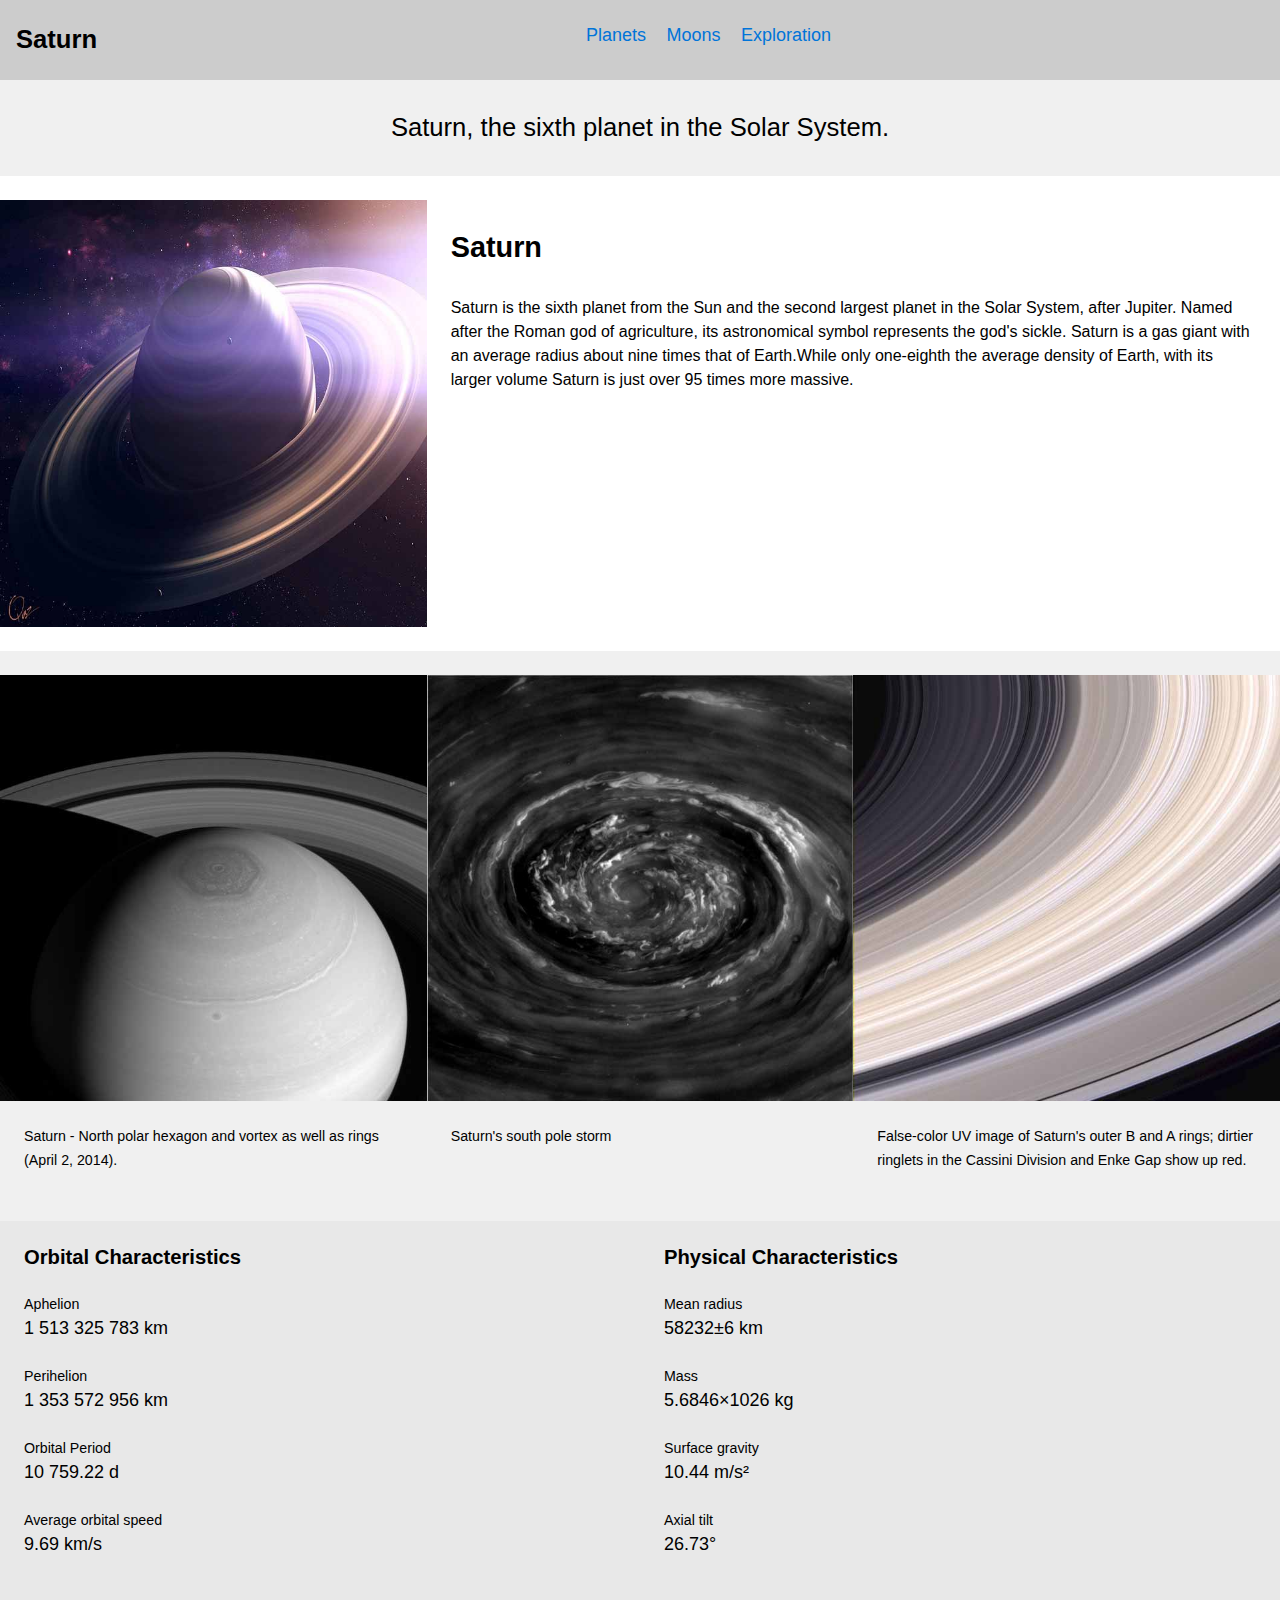
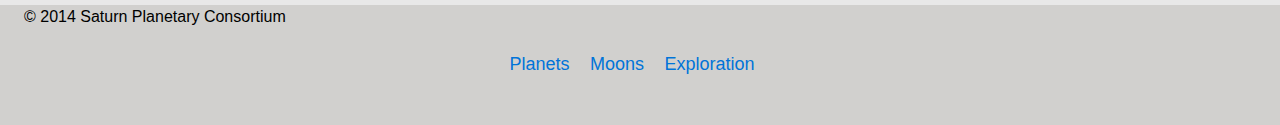
==== index.html @ c69081ec "bottom navigation" ====
<!DOCTYPE html>
<html lang="en-ca">
<head>
  <meta charset="utf-8">
    <title></title>
  <meta name="viewport" content="width=device-width,initial-scale=1">
  <link href="css/main.css" rel="stylesheet">
  <link href="css/grid.css" rel="stylesheet">
  <link href="css/typography.css" rel="stylesheet">
</head>
<body>
<div class="top-bar">
    <h1 class="title peta">Saturn</h1>
        <nav>
            <ul class="nav">
                <li class="mega"><a href="index.html">Planets</a></li>
                <li class="mega"><a href="moons.html">Moons</a></li>
                <li class="mega"><a href="exploration.html">Exploration</a></li>
            </ul>
        </nav>  
</div>
        <div class="intro push pad-top">   
            <p class="peta">Saturn, the sixth planet in the Solar System.</p>
        </div>
    
<div class="grid">
    <div class="unit pad-bottom unit-xs-1 unit-s-1 unit-m-1-2 unit-l-1-3">
        <img src="images/Saturn3.jpg" alt="Saturn">
    </div>

    <div class="unit island unit-xs-1 unit-s-1 unit-m-1-2 unit-l-2-3">
        <h2 class="exa">Saturn</h2>

        <p>Saturn is the sixth planet from the Sun and the second largest planet in the Solar System, after Jupiter. Named after the Roman god of agriculture, its astronomical symbol represents the god's sickle. Saturn is a gas giant with an average radius about nine times that of Earth.While only one-eighth the average density of Earth, with its larger volume Saturn is just over 95 times more massive.</p>
    </div>
</div>

<div class="grid pad-top">
    <div class="unit unit-xs-1 unit-s-1 unit-m-1-3 unit-l-1-3">
        <figure>
            <img src="images/northpolar1.jpg" alt="">
             <figcaption class="milli island">Saturn - North polar hexagon and vortex as well as rings (April 2, 2014).</figcaption>
        </figure>
    </div>
    
    <div class="unit unit-xs-1 unit-s-1-2 unit-m-1-3 unit-l-1-3">
        <figure>
            <img src="images/saturnsouthpolestorm.jpg" alt="">
            <figcaption class="milli island">Saturn's south pole storm</figcaption>
        </figure>
    </div>
    
    <div class="unit unit-xs-1 unit-s-1-2 unit-m-1-3 unit-l-1-3">
        <figure>
            <img src="images/saturnsrings1.jpg" alt="">
            <figcaption class="milli island">False-color UV image of Saturn's outer B and A rings; dirtier ringlets in the Cassini Division and Enke Gap show up red.</figcaption>
        </figure>
    </div>
</div>

<div class="grid backcolor">
    <div class="unit island unit-xs-1 unit-s-1 unit-m-1-2 unit-l-1-2">
        <h2 class="giga">Orbital Characteristics</h2>
    
            <dl>
                <dt class="milli">Aphelion</dt>
                <dd class="mega">1 513 325 783 km</dd>

                <dt class="milli">Perihelion</dt>
                <dd class="mega">1 353 572 956 km</dd>

                <dt class="milli">Orbital Period</dt>
                <dd class="mega">10 759.22 d</dd>

                <dt class="milli">Average orbital speed</dt>
                <dd class="mega">9.69 km/s</dd>
            </dl>
        </div>
        
        <div class="unit island unit-xs-1 unit-s-1 unit-m-1-2 unit-l-1-2">
         <h2 class="giga">Physical Characteristics</h2>
        
            <dl>
                <dt class="milli">Mean radius</dt>
                <dd class="mega">58232±6 km</dd>

                <dt class="milli">Mass</dt>
                <dd class="mega">5.6846×1026 kg</dd>

                <dt class="milli">Surface gravity</dt>
                <dd class="mega">10.44 m/s²</dd>

                <dt class="milli">Axial tilt</dt>
                <dd class="mega">26.73°</dd>
            </dl>
        </div>
    </div>

<footer>
    <div class="background pad-bottom-half">
    <p class="credit push-0 gutter">© 2014 Saturn Planetary Consortium</p>
        <nav>
            <ul class="nav gutter">
                <li class="mega pad-bottom-half"><a href="index.html">Planets</a></li>
                <li class="mega pad-bottom-half"><a href="moons.html">Moons</a></li>
                <li class="mega pad-bottom-half"><a href="exploration.html">Exploration</a></li>
            </ul>
        </nav>
    </div>
</footer>

    
</body>
</html>
---- css/main.css ----
@-moz-viewport { width: device-width; scale: 1; }
@-ms-viewport { width: device-width; scale: 1; }
@-o-viewport { width: device-width; scale: 1; }
@-webkit-viewport { width: device-width; scale: 1; }
@viewport { width: device-width; scale: 1; }

html {
  margin: 0;
  padding: 0;
  box-sizing: border-box;

  font: normal 100%/1.5 sans-serif;
  -moz-text-size-adjust: 100%;
  -ms-text-size-adjust: 100%;
  -webkit-text-size-adjust: 100%;
  text-size-adjust: 100%;
}

*, *:before, *:after {
  box-sizing: inherit;
}
    
body {
  margin: 0;
  padding: 0;
}

img {
  display: block;
  width: 100%;
}

.gutter {
    padding-left: 1em;
    padding-right: 1em;
}

figure {
  margin: 0;
  position: relative;
  bottom: 0;
  padding: 0;
  width: 100%;
}

figcaption {
    text-align: left;
    width: 100%;
    font-size: .9rem;
}

.title {
    background-color: #ccc;
    margin: 1rem;
    text-align: center;
    text-decoration: none;
}

h1 {
    text-decoration: none;
    float: center;
    text-align: center;
}

.background {
    background-color: #ccc;
}

.intro {
    background-color: #e2e2e2;
    overflow: hidden;
    text-align: center;
}

h2 {
    text-decoration: none;
}
    
.nav {
    list-style-type: none;
    margin-top: 1.5rem;
    margin-bottom: none;
}

.nav-bottom {
    float: center;
}

.top-bar {
    background-color: #ccc;
    overflow: hidden;
}

a:link, a:visited, a:hover {
    text-decoration: none;
    color: black;
}

.background {
     background-color: #D1D0CE;
}

.backcolor {
    background-color: #E8E8E8;
}

.nav a {
    display: block;
    padding: 0;
    text-decoration: none;
    color: #0074D9;
}

nav ul li a:hover {
    color: white;
    background-color: #0066CC;
}

nav ul li {
    display: inline;
    margin-right: 1rem;
}

.pad-top {
    background-color: #F0F0F0;
}

.margin {
    margin-top: 1rem;
}

@media only screen and (min-width: 30em) {
    
    .nav {
        text-align: center;
    }
    .nav li {
        display: inline-block; 
}

@media only screen and (min-width: 50em) {
    
    .nav {
        float: center;
        overflow: hidden;
    }
    
    h1 {
        float: left;
        margin: 0;
    }
    
   .top-bar{
       overflow: hidden;
    }
}
---- css/grid.css ----
@-moz-viewport { width: device-width; scale: 1; }
@-ms-viewport { width: device-width; scale: 1; }
@-o-viewport { width: device-width; scale: 1; }
@-webkit-viewport { width: device-width; scale: 1; }
@viewport { width: device-width; scale: 1; }

html {
  margin: 0;
  padding: 0;
  box-sizing: border-box;

  font: normal 100%/1.5 sans-serif;
  -moz-text-size-adjust: 100%;
  -ms-text-size-adjust: 100%;
  -webkit-text-size-adjust: 100%;
  text-size-adjust: 100%;
}

*, *:before, *:after {
  box-sizing: inherit;
}
    
.grid {
  margin: 0;
  padding: 0;
  letter-spacing: -0.31em;
  text-rendering: optimizespeed;
  display: -webkit-flex;
  -webkit-flex-flow: row wrap;
  display: -ms-flexbox;
  -ms-flex-flow: row wrap;
}

.grid-bottom {
  -webkit-align-items: flex-end;
  -ms-align-items: flex-end;
}

.grid-middle {
  -webkit-align-items: center;
  -ms-align-items: center;
}

.opera-only :-o-prefocus, .grid {
  word-spacing: -0.43em;
}

.unit {
  letter-spacing: normal;
  text-rendering: auto;
  vertical-align: top;
  word-spacing: normal;
  display: inline-block;
  visibility: visible;
}

.grid-bottom .unit {
  vertical-align: bottom;
}

.grid-middle .unit {
  vertical-align: middle;
}

.unit-xs-hidden {
  display: none;
  visibility: hidden;
}

.unit-xs-1 {
  display: block;
  visibility: visible;
  width: 100%;
}

.unit-offset-xs-0 {
  margin-left: 0;
}

.unit-xs-1-2 {
  width: 50.0000%;
}

.unit-offset-xs-1-2 {
  margin-left: 50.0000%;
}

.unit-xs-1-3 {
  width: 33.3333%;
}

.unit-offset-xs-1-3 {
  margin-left: 33.3333%;
}

.unit-xs-2-3 {
  width: 66.6667%;
}

.unit-offset-xs-2-3 {
  margin-left: 66.6667%;
}

.unit-xs-1-2,.unit-xs-1-3,.unit-xs-2-3 {
  display: inline-block;
  visibility: visible;
}

@media only screen and (min-width: 25em) {

.unit-s-hidden {
  display: none;
  visibility: hidden;
}

.unit-s-1 {
  display: block;
  visibility: visible;
  width: 100%;
}

.unit-offset-s-0 {
  margin-left: 0;
}

.unit-s-1-2 {
  width: 50.0000%;
}

.unit-offset-s-1-2 {
  margin-left: 50.0000%;
}

.unit-s-1-3 {
  width: 33.3333%;
}

.unit-offset-s-1-3 {
  margin-left: 33.3333%;
}

.unit-s-2-3 {
  width: 66.6667%;
}

.unit-offset-s-2-3 {
  margin-left: 66.6667%;
}

.unit-s-1-2,.unit-s-1-3,.unit-s-2-3 {
  display: inline-block;
  visibility: visible;
}

}

@media only screen and (min-width: 38em) {

.unit-m-hidden {
  display: none;
  visibility: hidden;
}

.unit-m-1 {
  display: block;
  visibility: visible;
  width: 100%;
}

.unit-offset-m-0 {
  margin-left: 0;
}

.unit-m-1-2 {
  width: 50.0000%;
}

.unit-offset-m-1-2 {
  margin-left: 50.0000%;
}

.unit-m-1-3 {
  width: 33.3333%;
}

.unit-offset-m-1-3 {
  margin-left: 33.3333%;
}

.unit-m-2-3 {
  width: 66.6667%;
}

.unit-offset-m-2-3 {
  margin-left: 66.6667%;
}

.unit-m-1-2,.unit-m-1-3,.unit-m-2-3 {
  display: inline-block;
  visibility: visible;
}

}

@media only screen and (min-width: 60em) {

.unit-l-hidden {
  display: none;
  visibility: hidden;
}

.unit-l-1 {
  display: block;
  visibility: visible;
  width: 100%;
}

.unit-offset-l-0 {
  margin-left: 0;
}

.unit-l-1-2 {
  width: 50.0000%;
}

.unit-offset-l-1-2 {
  margin-left: 50.0000%;
}

.unit-l-1-3 {
  width: 33.3333%;
}

.unit-offset-l-1-3 {
  margin-left: 33.3333%;
}

.unit-l-2-3 {
  width: 66.6667%;
}

.unit-offset-l-2-3 {
  margin-left: 66.6667%;
}

.unit-l-1-4 {
  width: 25.0000%;
}

.unit-offset-l-1-4 {
  margin-left: 25.0000%;
}

.unit-l-3-4 {
  width: 75.0000%;
}

.unit-offset-l-3-4 {
  margin-left: 75.0000%;
}

.unit-l-1-2,.unit-l-1-3,.unit-l-2-3,.unit-l-1-4,.unit-l-3-4 {
  display: inline-block;
  visibility: visible;
}
---- css/typography.css ----
html {
  font: normal 100%/1.5 Helvetica,serif;
}

h1, h2, h3, h4, h5, h6,
p, ul, ol, dl, dd, figure,
blockquote, details, hr,
fieldset, pre, table {
  margin: 0 0 1.5rem;
}

.yotta {
  font-size: 2.2807rem;
  line-height: 1.3154;
}

.zetta {
  font-size: 2.0273rem;
  line-height: 1.4798;
}

h1, .exa {
  font-size: 1.8020rem;
  line-height: 1.6648;
}

h2, .peta {
  font-size: 1.6018rem;
  line-height: 1.8729;
}

h3, .tera {
  font-size: 1.4238rem;
  line-height: 1.0535;
}

h4, .giga {
  font-size: 1.2656rem;
  line-height: 1.1852;
}

h5, .mega {
  font-size: 1.1250rem;
  line-height: 1.3333;
}

h6, .kilo {
  font-size: 1.0000rem;
  line-height: 1.5000;
}

small, .milli {
  font-size: 0.8889rem;
  line-height: 1.6875;
}

.micro {
  font-size: 0.7901rem;
  line-height: 1.8984;
}

sub,
sup {
  font-size: 75%;
  line-height: 1px;
  position: relative;
  vertical-align: baseline;
}

sup {
  top: -0.5em;
}

sub {
  bottom: -0.25em;
}

.push {
  margin-bottom: 1.5rem;
}

.push-none, .push-0 {
  margin-bottom: 0;
}

.push-double, .push-2 {
  margin-bottom: 3.0000rem;
}

.push-half, .push-1-2 {
  margin-bottom: 0.7500rem;
}

.pad-top, .pad-t {
  padding-top: 1.5rem;
}

.pad-bottom, .pad-b {
  padding-bottom: 1.5rem;
}

.pad-top-double, .pad-t-2 {
  padding-top: 3.0000rem;
}

.pad-bottom-double, .pad-b-2 {
  padding-bottom: 3.0000rem;
}

.pad-top-half, .pad-t-1-2 {
  padding-top: 0.7500rem;
}

.pad-bottom-half, .pad-b-1-2 {
  padding-bottom: 0.7500rem;
}

.island {
  padding: 1.5rem;
}

.island-half, .island-1-2 {
  padding: 0.7500rem;
}

.island-double, .island-2 {
  padding: 3.0000rem;
}

.gutter {
  padding-left: 1.5rem;
  padding-right: 1.5rem;
}

.gutter-half, .gutter-1-2 {
  padding-left: 0.7500rem;
  padding-right: 0.7500rem;
}

.gutter-double, .gutter-2 {
  padding-left: 3.0000rem;
  padding-right: 3.0000rem;
}
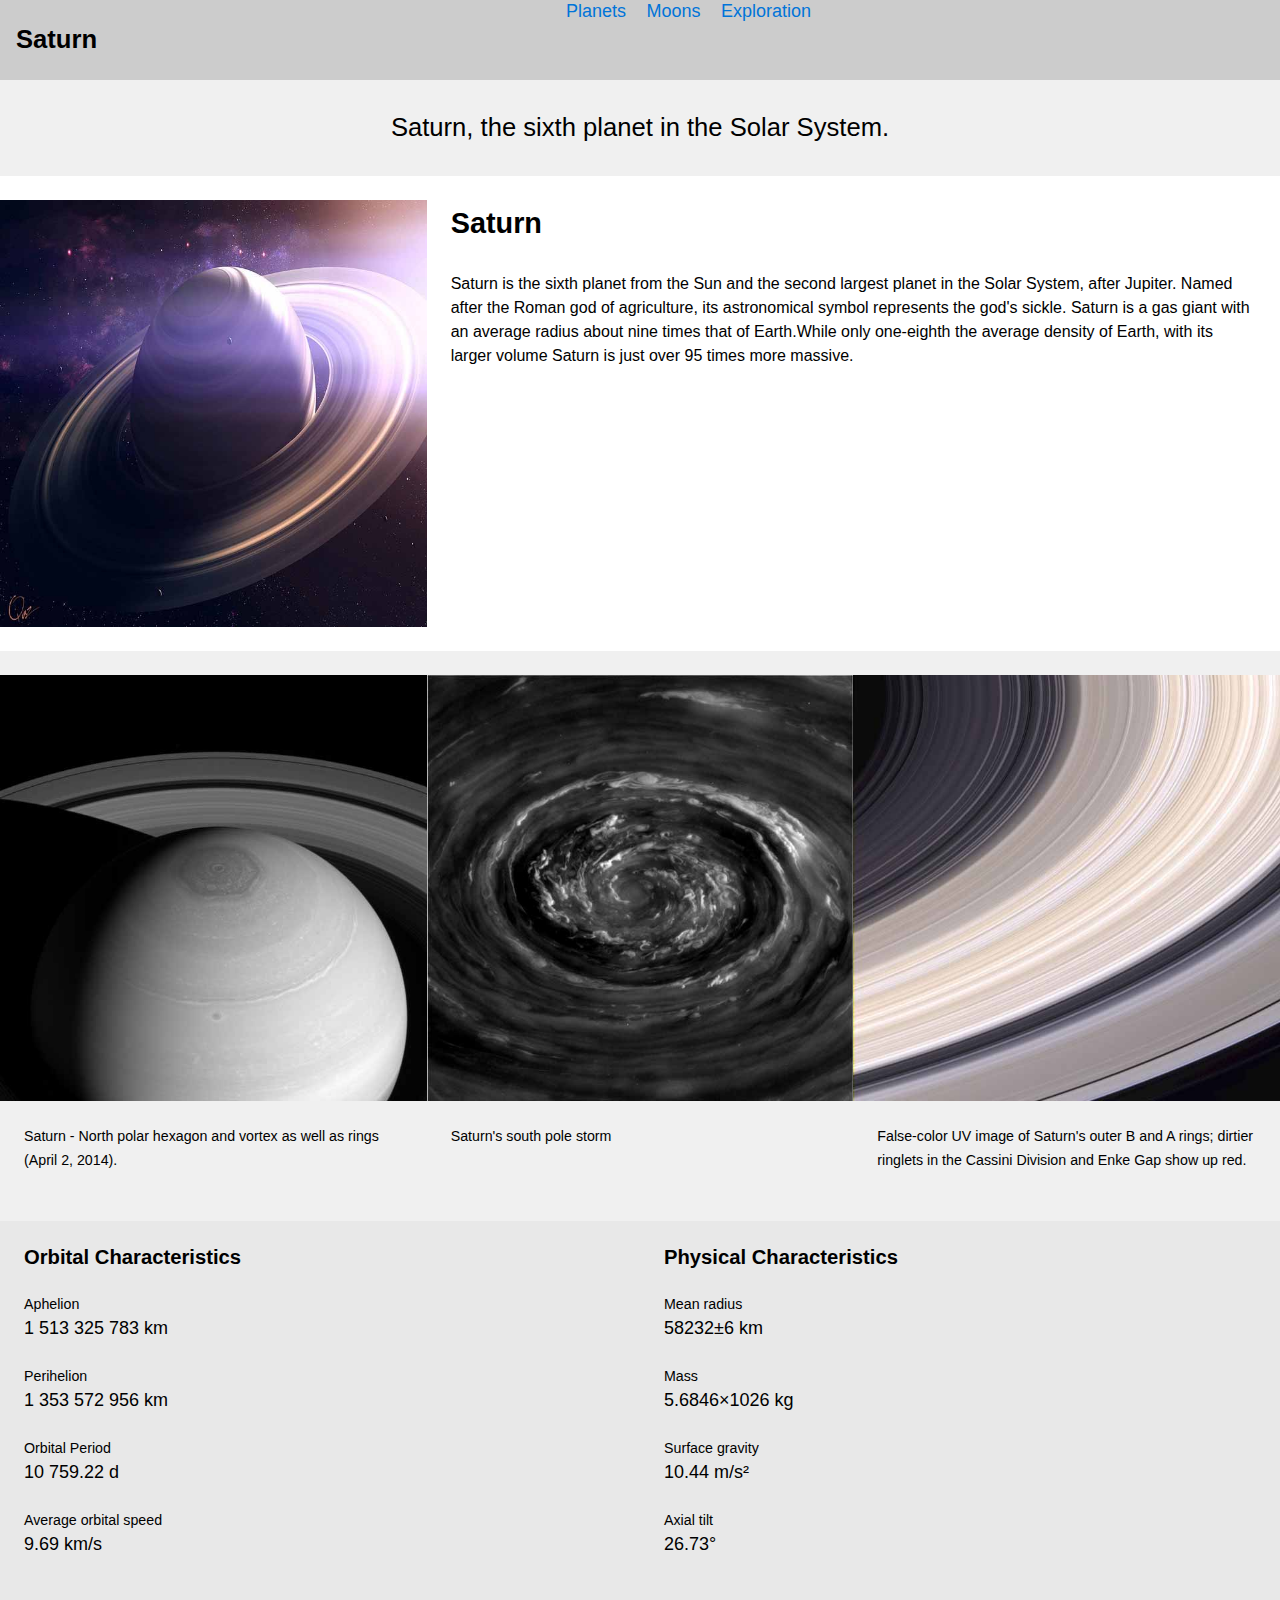
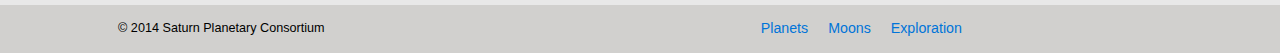
==== commit f4632352: "media inquiries" ====
--- a/index.html
+++ b/index.html
@@ -9,10 +9,10 @@
   <link href="css/typography.css" rel="stylesheet">
 </head>
 <body>
-<div class="top-bar">
+<div class="top-bar push-0">
     <h1 class="title peta">Saturn</h1>
-        <nav>
-            <ul class="nav">
+        <nav push-0>
+            <ul class="nav gutter">
                 <li class="mega"><a href="index.html">Planets</a></li>
                 <li class="mega"><a href="moons.html">Moons</a></li>
                 <li class="mega"><a href="exploration.html">Exploration</a></li>
@@ -28,7 +28,7 @@
         <img src="images/Saturn3.jpg" alt="Saturn">
     </div>
 
-    <div class="unit island unit-xs-1 unit-s-1 unit-m-1-2 unit-l-2-3">
+    <div class="unit gutter unit-xs-1 unit-s-1 unit-m-1-2 unit-l-2-3">
         <h2 class="exa">Saturn</h2>
 
         <p>Saturn is the sixth planet from the Sun and the second largest planet in the Solar System, after Jupiter. Named after the Roman god of agriculture, its astronomical symbol represents the god's sickle. Saturn is a gas giant with an average radius about nine times that of Earth.While only one-eighth the average density of Earth, with its larger volume Saturn is just over 95 times more massive.</p>
@@ -96,19 +96,20 @@
         </div>
     </div>
 
-<footer>
-    <div class="background pad-bottom-half">
-    <p class="credit push-0 gutter">© 2014 Saturn Planetary Consortium</p>
+<footer class="grid island-1-2 background">
+  <div class="unit micro unit-xs-1 unit-s-1 unit-m-1-2 unit-l-1-3">
+    <p class="copyright push-0">© 2014 Saturn Planetary Consortium</p>
+      </div>
+      <div class="unit unit-xs-1 unit-s-1 unit-m-1-2 unit-l-2-3">
         <nav>
-            <ul class="nav gutter">
-                <li class="mega pad-bottom-half"><a href="index.html">Planets</a></li>
-                <li class="mega pad-bottom-half"><a href="moons.html">Moons</a></li>
-                <li class="mega pad-bottom-half"><a href="exploration.html">Exploration</a></li>
+            <ul class="nav nav-footer milli push-0">
+                <li class="milli"><a href="index.html">Planets</a></li>
+                <li class="milli"><a href="moons.html">Moons</a></li>
+                <li class="milli"><a href="exploration.html">Exploration</a></li>
             </ul>
         </nav>
     </div>
 </footer>
-
     
 </body>
 </html>
--- a/css/main.css
+++ b/css/main.css
@@ -14,6 +14,24 @@
   -ms-text-size-adjust: 100%;
   -webkit-text-size-adjust: 100%;
   text-size-adjust: 100%;
+}
+
+@media only screen and (min-width 60) {
+    html {
+        font-size:  110%;
+    }
+}
+
+@media only screen and (min-width 90) {
+    html {
+        font-size: 120%;
+    }
+}
+
+@media only screen and (min-width 120) {
+    html:{
+        font-size: 130%;
+    }
 }
 
 *, *:before, *:after {
@@ -78,12 +96,14 @@
     
 .nav {
     list-style-type: none;
-    margin-top: 1.5rem;
-    margin-bottom: none;
 }
 
 .nav-bottom {
     float: center;
+}
+
+.credit {
+    float: left;
 }
 
 .top-bar {
@@ -93,7 +113,7 @@
 
 a:link, a:visited, a:hover {
     text-decoration: none;
-    color: black;
+    display: block;
 }
 
 .background {
@@ -129,16 +149,22 @@
     margin-top: 1rem;
 }
 
-@media only screen and (min-width: 30em) {
+@media only screen and (min-width: 25em) {
     
     .nav {
         text-align: center;
     }
     .nav li {
         display: inline-block; 
-}
-
-@media only screen and (min-width: 50em) {
+    }
+        
+    .copyright {
+    text-align: center;
+    }
+
+}
+
+@media only screen and (min-width: 38em) {
     
     .nav {
         float: center;
@@ -153,4 +179,22 @@
    .top-bar{
        overflow: hidden;
     }
-}+    
+     .bigp {
+        padding-right: 1.5rem;
+    }
+}
+    
+@media only screen and (min-width: 60em) {
+    
+    .nav {
+        float: center;
+    }
+    
+    .bigp {
+        padding-left: 1.5rem;
+        padding-right: 1.5rem;
+    }
+    
+}
+    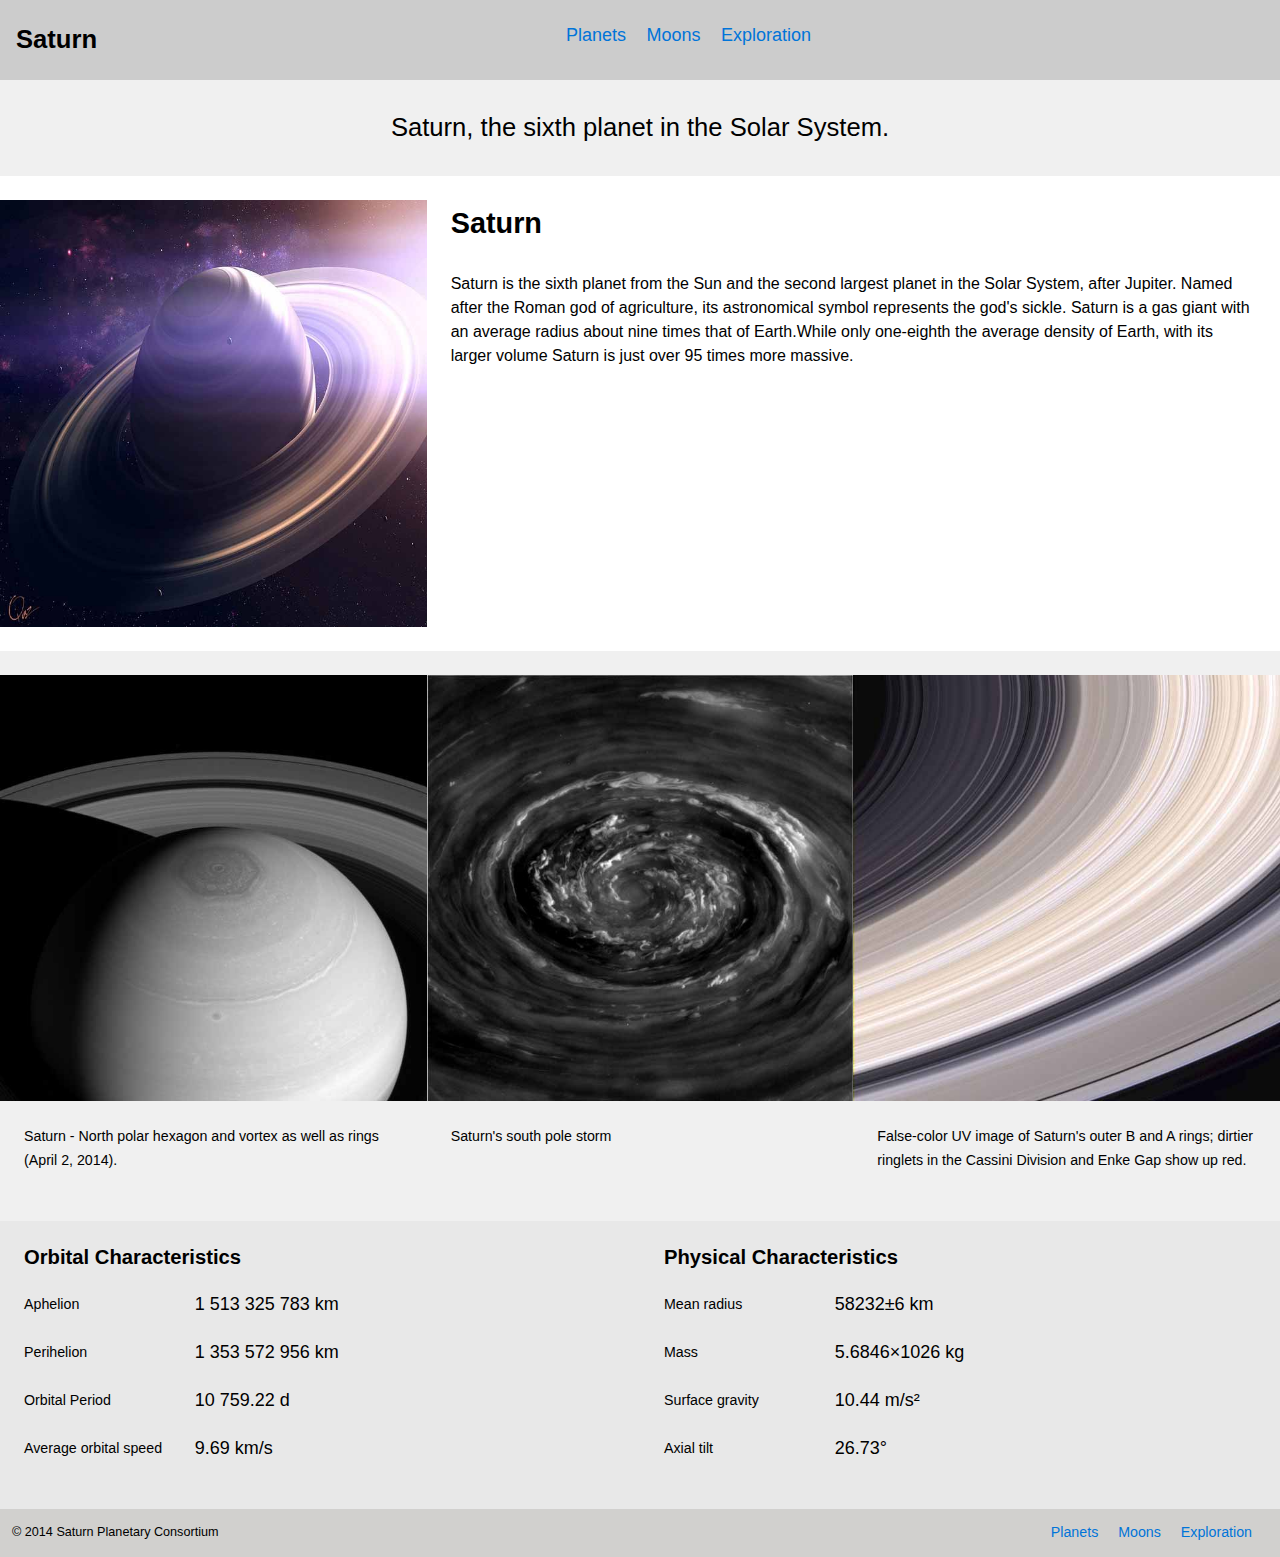
==== commit e17554af: "navigation" ====
--- a/index.html
+++ b/index.html
@@ -12,7 +12,7 @@
 <div class="top-bar push-0">
     <h1 class="title peta">Saturn</h1>
         <nav push-0>
-            <ul class="nav gutter">
+            <ul class="nav island push-0">
                 <li class="mega"><a href="index.html">Planets</a></li>
                 <li class="mega"><a href="moons.html">Moons</a></li>
                 <li class="mega"><a href="exploration.html">Exploration</a></li>
@@ -62,7 +62,7 @@
     <div class="unit island unit-xs-1 unit-s-1 unit-m-1-2 unit-l-1-2">
         <h2 class="giga">Orbital Characteristics</h2>
     
-            <dl>
+            <dl class="datalist">
                 <dt class="milli">Aphelion</dt>
                 <dd class="mega">1 513 325 783 km</dd>
 
@@ -80,7 +80,7 @@
         <div class="unit island unit-xs-1 unit-s-1 unit-m-1-2 unit-l-1-2">
          <h2 class="giga">Physical Characteristics</h2>
         
-            <dl>
+            <dl class="datalist">
                 <dt class="milli">Mean radius</dt>
                 <dd class="mega">58232±6 km</dd>
 
@@ -98,7 +98,7 @@
 
 <footer class="grid island-1-2 background">
   <div class="unit micro unit-xs-1 unit-s-1 unit-m-1-2 unit-l-1-3">
-    <p class="copyright push-0">© 2014 Saturn Planetary Consortium</p>
+    <p class="micro copyright push-0">© 2014 Saturn Planetary Consortium</p>
       </div>
       <div class="unit unit-xs-1 unit-s-1 unit-m-1-2 unit-l-2-3">
         <nav>
--- a/css/main.css
+++ b/css/main.css
@@ -171,6 +171,10 @@
         overflow: hidden;
     }
     
+    .nav-footer {
+        float: right;
+    }
+    
     h1 {
         float: left;
         margin: 0;
@@ -183,12 +187,25 @@
      .bigp {
         padding-right: 1.5rem;
     }
+    
+    .copyright {
+    text-align: left;
+    }
 }
     
 @media only screen and (min-width: 60em) {
     
     .nav {
         float: center;
+    }
+    
+    .nav-footer {
+        float: right;
+    }
+    
+    .datalist dt {
+        width: 12em;
+        float: left;
     }
     
     .bigp {
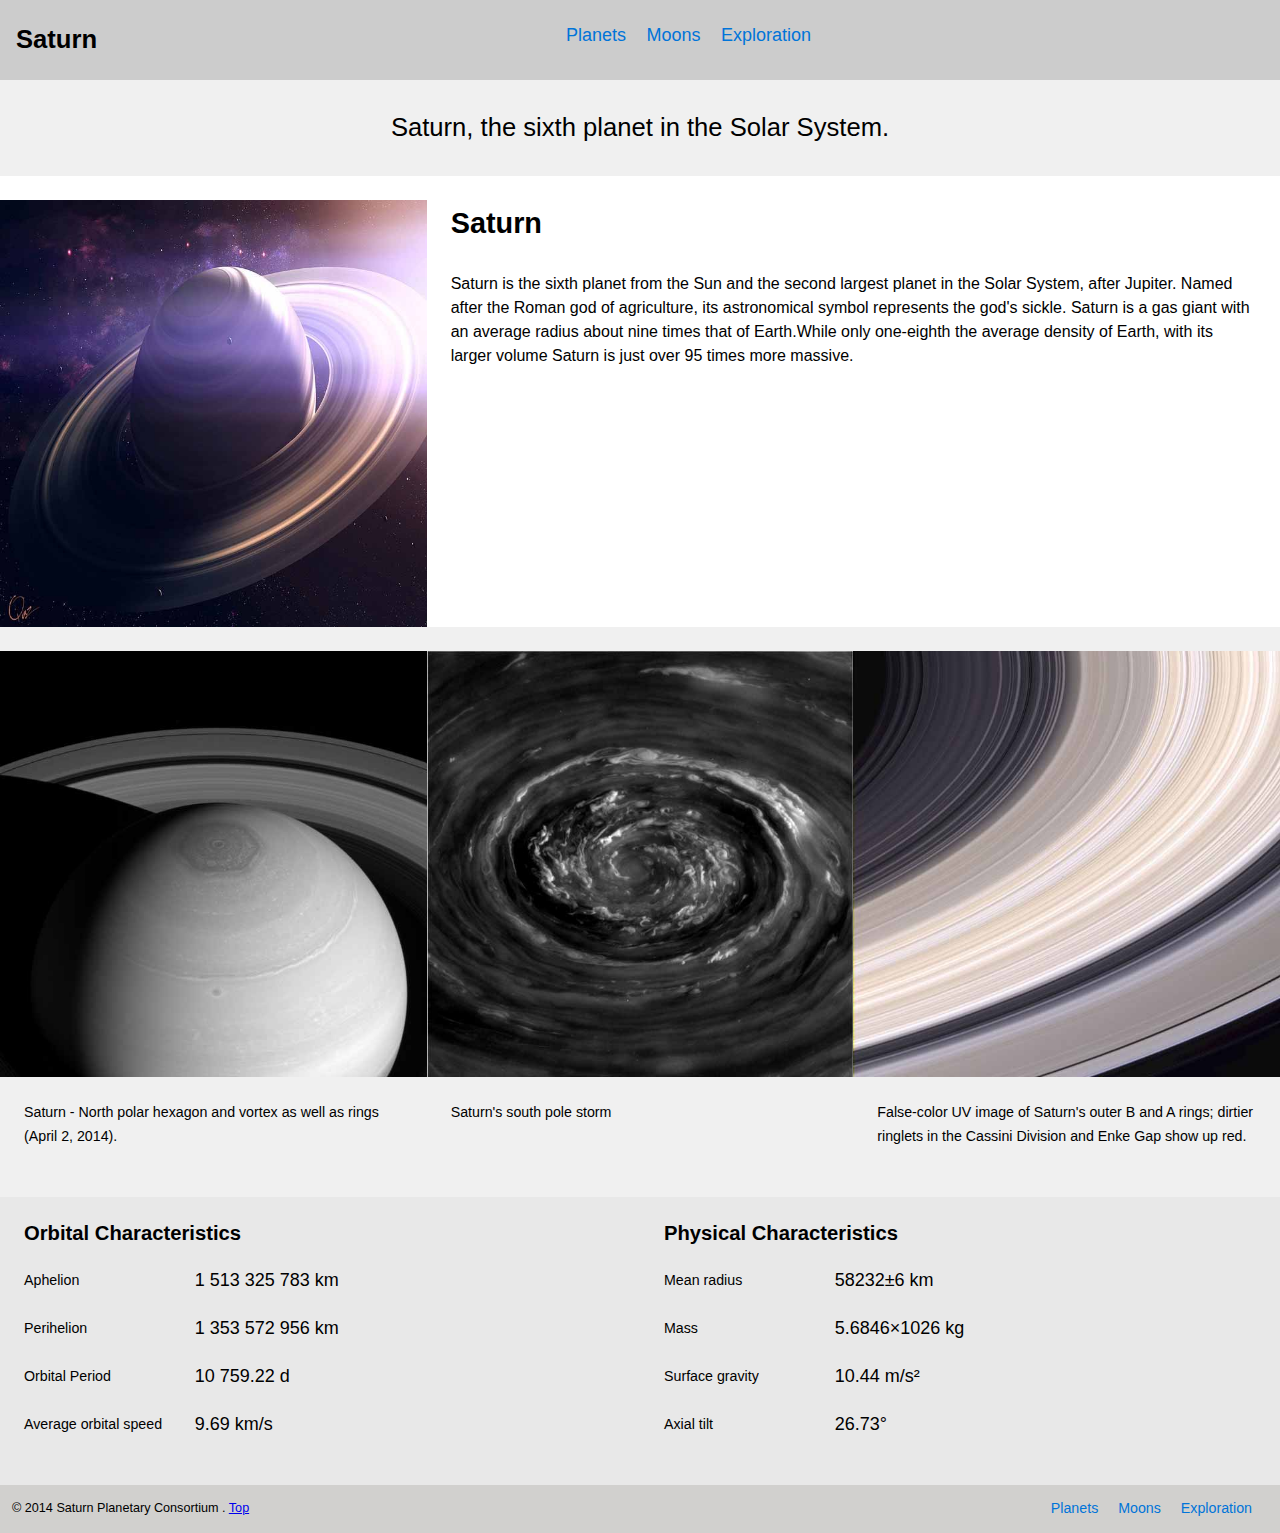
==== commit 95a2bbd7: "fixed button" ====
--- a/index.html
+++ b/index.html
@@ -9,17 +9,27 @@
   <link href="css/typography.css" rel="stylesheet">
 </head>
 <body>
-<div class="top-bar push-0">
-    <h1 class="title peta">Saturn</h1>
-        <nav push-0>
+    
+<ul class="skip-links">
+    <li><a href="#main">Jump to main content</a></li>
+    <li><a href="#navigation">Jump to navigation</a></li>
+</ul>
+
+<header role="banner" id="top">
+    <div class="top-bar push-0">
+        <h1 class="title peta">Saturn</h1>
+        <nav  id="navigation" role="navigation" push-0>
             <ul class="nav island push-0">
                 <li class="mega"><a href="index.html">Planets</a></li>
                 <li class="mega"><a href="moons.html">Moons</a></li>
                 <li class="mega"><a href="exploration.html">Exploration</a></li>
             </ul>
         </nav>  
-</div>
-        <div class="intro push pad-top">   
+    </div>
+</header>
+    
+<main id="main" role="main">
+      <div class="intro push pad-top">   
             <p class="peta">Saturn, the sixth planet in the Solar System.</p>
         </div>
     
@@ -95,10 +105,11 @@
             </dl>
         </div>
     </div>
+</main>
 
-<footer class="grid island-1-2 background">
-  <div class="unit micro unit-xs-1 unit-s-1 unit-m-1-2 unit-l-1-3">
-    <p class="micro copyright push-0">© 2014 Saturn Planetary Consortium</p>
+<footer class="grid island-1-2 background" role="contentinfo">
+  <div role="contentinfo" class="unit micro unit-xs-1 unit-s-1 unit-m-1-2 unit-l-1-3">
+    <p class="micro copyright push-0">© 2014 Saturn Planetary Consortium . <a href="#top">Top</a></p>
       </div>
       <div class="unit unit-xs-1 unit-s-1 unit-m-1-2 unit-l-2-3">
         <nav>
--- a/css/main.css
+++ b/css/main.css
@@ -35,12 +35,41 @@
 }
 
 *, *:before, *:after {
-  box-sizing: inherit;
-}
-    
+}
+  
 body {
   margin: 0;
   padding: 0;
+}
+
+a {
+    /*It is okay to get rid of the focus rectangle for mouse users BUT NEVER REMOVE IT FOR KEYBOARD USERS!!!*/
+    outline:  none;
+}
+
+a:focus {
+    outline: 3px solid #000;
+}
+
+.skip-links {
+    margin: 0;
+    padding: 0;
+    list-style-type: none;
+}
+
+.skip-links a {
+    position: absolute;
+    top: -3em;
+    padding: 0.5em 0.75em;
+    background-color: #000;
+    color: #fff;
+    font-weight: bold;
+    font-size: 1.25em;
+    text-decoration: none;
+}
+
+.skip-links a:focus {
+    top: 0;
 }
 
 img {
@@ -111,11 +140,6 @@
     overflow: hidden;
 }
 
-a:link, a:visited, a:hover {
-    text-decoration: none;
-    display: block;
-}
-
 .background {
      background-color: #D1D0CE;
 }
@@ -149,6 +173,62 @@
     margin-top: 1rem;
 }
 
+label {
+    display: block;
+    font-size: .8em;
+}
+
+input + label {
+    display: inline-block;
+    font-size: .8em;
+}
+
+button {
+    font-size: 1em;
+    font-family: Helvetica;
+    float: center;
+}
+
+button:hover {
+    background-color: grey;
+    cursor: pointer;
+    color: #fff;
+}
+
+button:active {
+    background-color: darkgrey;
+}
+
+input[type="email"] {
+    border: 1px solid  #D1D0CE;
+    border-radius: 3px;
+    font-size: 1.125em;
+    font-family: serif;
+}
+
+input[type="email"]:focus {
+    outline: 3px solid grey;
+    background-color: #fff;
+}
+
+.radio {
+    white-space: nowrap;
+}
+
+.centertext {
+    text-align: center;
+}
+
+.boxsize {
+    width: 100%;
+    height: 20em;
+}
+
+.box {
+    width: 100%;
+    height: 1em;
+}
+
 @media only screen and (min-width: 25em) {
     
     .nav {
@@ -211,7 +291,6 @@
     .bigp {
         padding-left: 1.5rem;
         padding-right: 1.5rem;
-    }
-    
+    }   
 }
     --- a/css/typography.css
+++ b/css/typography.css
@@ -94,7 +94,7 @@
 .pad-top, .pad-t {
   padding-top: 1.5rem;
 }
-
+s
 .pad-bottom, .pad-b {
   padding-bottom: 1.5rem;
 }
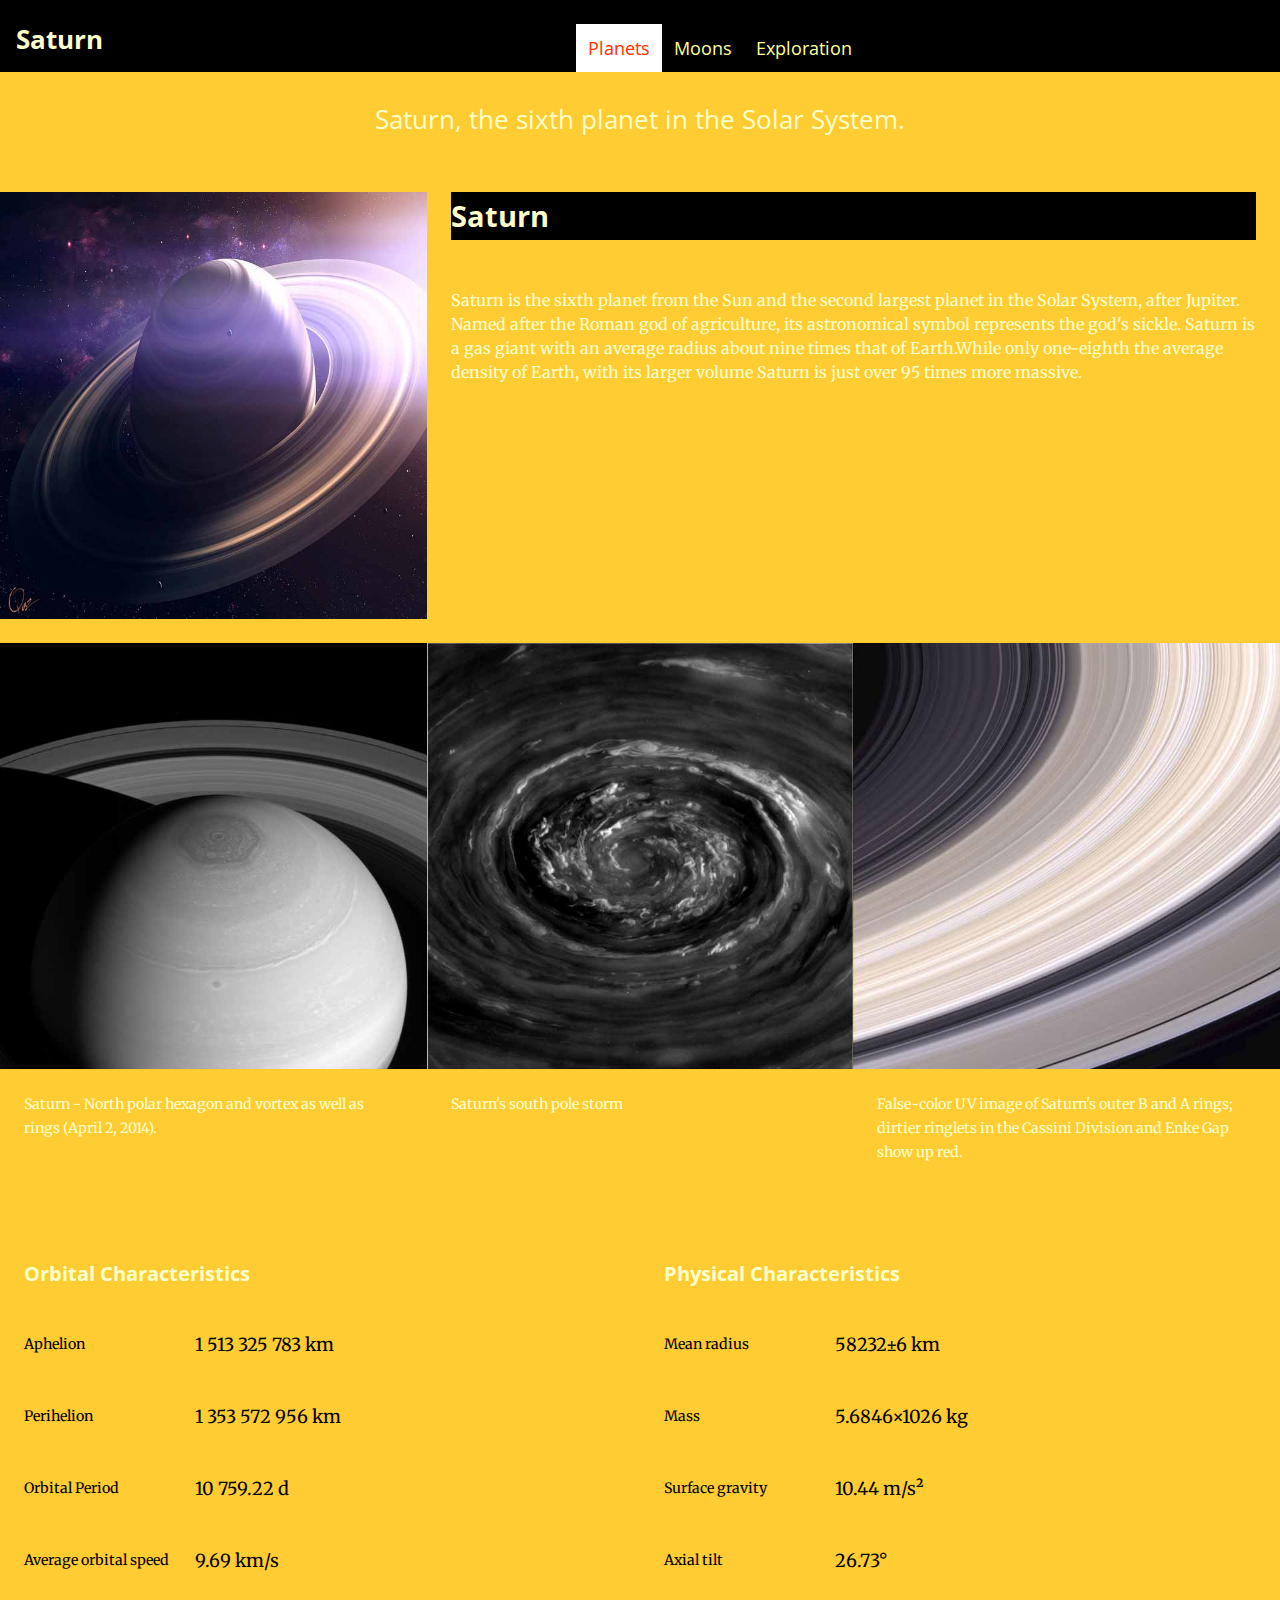
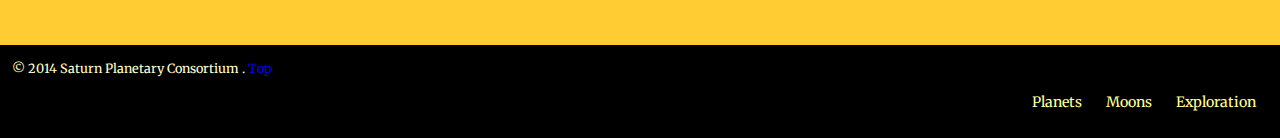
==== commit 27f41647: "added colours" ====
--- a/index.html
+++ b/index.html
@@ -2,8 +2,9 @@
 <html lang="en-ca">
 <head>
   <meta charset="utf-8">
-    <title></title>
+    <title>Main Page</title>
   <meta name="viewport" content="width=device-width,initial-scale=1">
+  <link href="http://fonts.googleapis.com/css?family=Open+Sans:400,700|Merriweather:400,400italic,700" rel="stylesheet">
   <link href="css/main.css" rel="stylesheet">
   <link href="css/grid.css" rel="stylesheet">
   <link href="css/typography.css" rel="stylesheet">
@@ -16,21 +17,21 @@
 </ul>
 
 <header role="banner" id="top">
-    <div class="top-bar push-0">
-        <h1 class="title peta">Saturn</h1>
-        <nav  id="navigation" role="navigation" push-0>
-            <ul class="nav island push-0">
-                <li class="mega"><a href="index.html">Planets</a></li>
-                <li class="mega"><a href="moons.html">Moons</a></li>
-                <li class="mega"><a href="exploration.html">Exploration</a></li>
+    <div class="top-bar">
+        <h1 class="title peta push-none">Saturn</h1>
+        <nav id="navigation" role="navigation">
+            <ul class="nav brand-family push-none">
+                <li class="mega"><a class="island-half nav-current" href="index.html">Planets</a></li>
+                <li class="mega"><a class="island-half" href="moons.html">Moons</a></li>
+                <li class="mega"><a class="island-half" href="exploration.html">Exploration</a></li>
             </ul>
         </nav>  
     </div>
 </header>
     
 <main id="main" role="main">
-      <div class="intro push pad-top">   
-            <p class="peta">Saturn, the sixth planet in the Solar System.</p>
+      <div class="intro pad-top">   
+            <p class="peta brand-family">Saturn, the sixth planet in the Solar System.</p>
         </div>
     
 <div class="grid">
@@ -90,7 +91,7 @@
         <div class="unit island unit-xs-1 unit-s-1 unit-m-1-2 unit-l-1-2">
          <h2 class="giga">Physical Characteristics</h2>
         
-            <dl class="datalist">
+            <dl class="datalist backcolor">
                 <dt class="milli">Mean radius</dt>
                 <dd class="mega">58232±6 km</dd>
 
@@ -114,9 +115,9 @@
       <div class="unit unit-xs-1 unit-s-1 unit-m-1-2 unit-l-2-3">
         <nav>
             <ul class="nav nav-footer milli push-0">
-                <li class="milli"><a href="index.html">Planets</a></li>
-                <li class="milli"><a href="moons.html">Moons</a></li>
-                <li class="milli"><a href="exploration.html">Exploration</a></li>
+                <li class="milli island-1-2"><a href="index.html">Planets</a></li>
+                <li class="milli island-1-2"><a href="moons.html">Moons</a></li>
+                <li class="milli island-1-2"><a href="exploration.html">Exploration</a></li>
             </ul>
         </nav>
     </div>
--- a/css/main.css
+++ b/css/main.css
@@ -42,8 +42,10 @@
   padding: 0;
 }
 
-a {
-    /*It is okay to get rid of the focus rectangle for mouse users BUT NEVER REMOVE IT FOR KEYBOARD USERS!!!*/
+a,
+a:link, 
+a:visited {
+    text-decoration: none;
     outline:  none;
 }
 
@@ -60,7 +62,6 @@
 .skip-links a {
     position: absolute;
     top: -3em;
-    padding: 0.5em 0.75em;
     background-color: #000;
     color: #fff;
     font-weight: bold;
@@ -80,6 +81,7 @@
 .gutter {
     padding-left: 1em;
     padding-right: 1em;
+    background-color: #FFCC33;
 }
 
 figure {
@@ -94,13 +96,16 @@
     text-align: left;
     width: 100%;
     font-size: .9rem;
+    background-color: #FFCC33;
+    color: #FFFFCC;
 }
 
 .title {
-    background-color: #ccc;
+    background-color: #000;
     margin: 1rem;
     text-align: center;
     text-decoration: none;
+    color: #FFFFCC;
 }
 
 h1 {
@@ -110,7 +115,7 @@
 }
 
 .background {
-    background-color: #ccc;
+    background-color: #FFCC33;
 }
 
 .intro {
@@ -121,10 +126,13 @@
 
 h2 {
     text-decoration: none;
+    color: #FFFFCC;
+    background-color: #FFCC33;
 }
     
 .nav {
     list-style-type: none;
+    padding-top: 1.5em;
 }
 
 .nav-bottom {
@@ -136,37 +144,49 @@
 }
 
 .top-bar {
-    background-color: #ccc;
+    background-color: #000;
     overflow: hidden;
 }
 
 .background {
-     background-color: #D1D0CE;
+     background-color: #000;
 }
 
 .backcolor {
-    background-color: #E8E8E8;
+    background-color: #FFCC33;
+}
+
+.forms { 
+    background-color:#FFCC33;
+}
+
+.nav {
+  letter-spacing: -0.31em;
+  text-rendering: optimizespeed;
+}
+
+.nav li {
+    letter-spacing: normal;
+    text-rendering: auto;
 }
 
 .nav a {
     display: block;
-    padding: 0;
-    text-decoration: none;
-    color: #0074D9;
-}
-
-nav ul li a:hover {
-    color: white;
-    background-color: #0066CC;
-}
-
-nav ul li {
-    display: inline;
-    margin-right: 1rem;
-}
+    text-decoration: none;
+    color: #FFFF99;
+}
+
+.nav a:hover,
+.nav .nav-current,
+.nav .nav-current:link,
+.nav .nav-current:visited {
+    color: #FF3300;
+    background-color: #fff;
+}
+
 
 .pad-top {
-    background-color: #F0F0F0;
+    background-color: #FFCC33;
 }
 
 .margin {
@@ -199,11 +219,14 @@
     background-color: darkgrey;
 }
 
-input[type="email"] {
+.box,
+.boxsize {
     border: 1px solid  #D1D0CE;
     border-radius: 3px;
     font-size: 1.125em;
     font-family: serif;
+    width: 100%;
+    height: 1.5em;
 }
 
 input[type="email"]:focus {
@@ -224,9 +247,26 @@
     height: 20em;
 }
 
-.box {
+table {
+    border-collapse: collapse;
+    padding: 1em;
     width: 100%;
-    height: 1em;
+    background-color: #F0F0F0 ;
+}
+
+th, td {
+    border-bottom: 1px solid #505050; 
+    padding: 0.75em;
+    text-align: justify;
+    color: #000;
+}
+
+thead th {
+    background-color: orange;
+}
+
+p {
+    color: #FFFFCC;
 }
 
 @media only screen and (min-width: 25em) {
--- a/css/typography.css
+++ b/css/typography.css
@@ -1,12 +1,12 @@
 html {
-  font: normal 100%/1.5 Helvetica,serif;
+  font: normal 100%/1.5 "Merriweather",serif;
 }
 
 h1, h2, h3, h4, h5, h6,
 p, ul, ol, dl, dd, figure,
 blockquote, details, hr,
 fieldset, pre, table {
-  margin: 0 0 1.5rem;
+  margin: 0 0 3rem;
 }
 
 .yotta {
@@ -22,6 +22,7 @@
 h1, .exa {
   font-size: 1.8020rem;
   line-height: 1.6648;
+    background-color: #000;
 }
 
 h2, .peta {
@@ -140,4 +141,9 @@
 .gutter-double, .gutter-2 {
   padding-left: 3.0000rem;
   padding-right: 3.0000rem;
+}
+
+h1, h2, h3, h4, h5, h6,
+.brand-family {
+    font-family: "Open Sans", sans-serif;
 }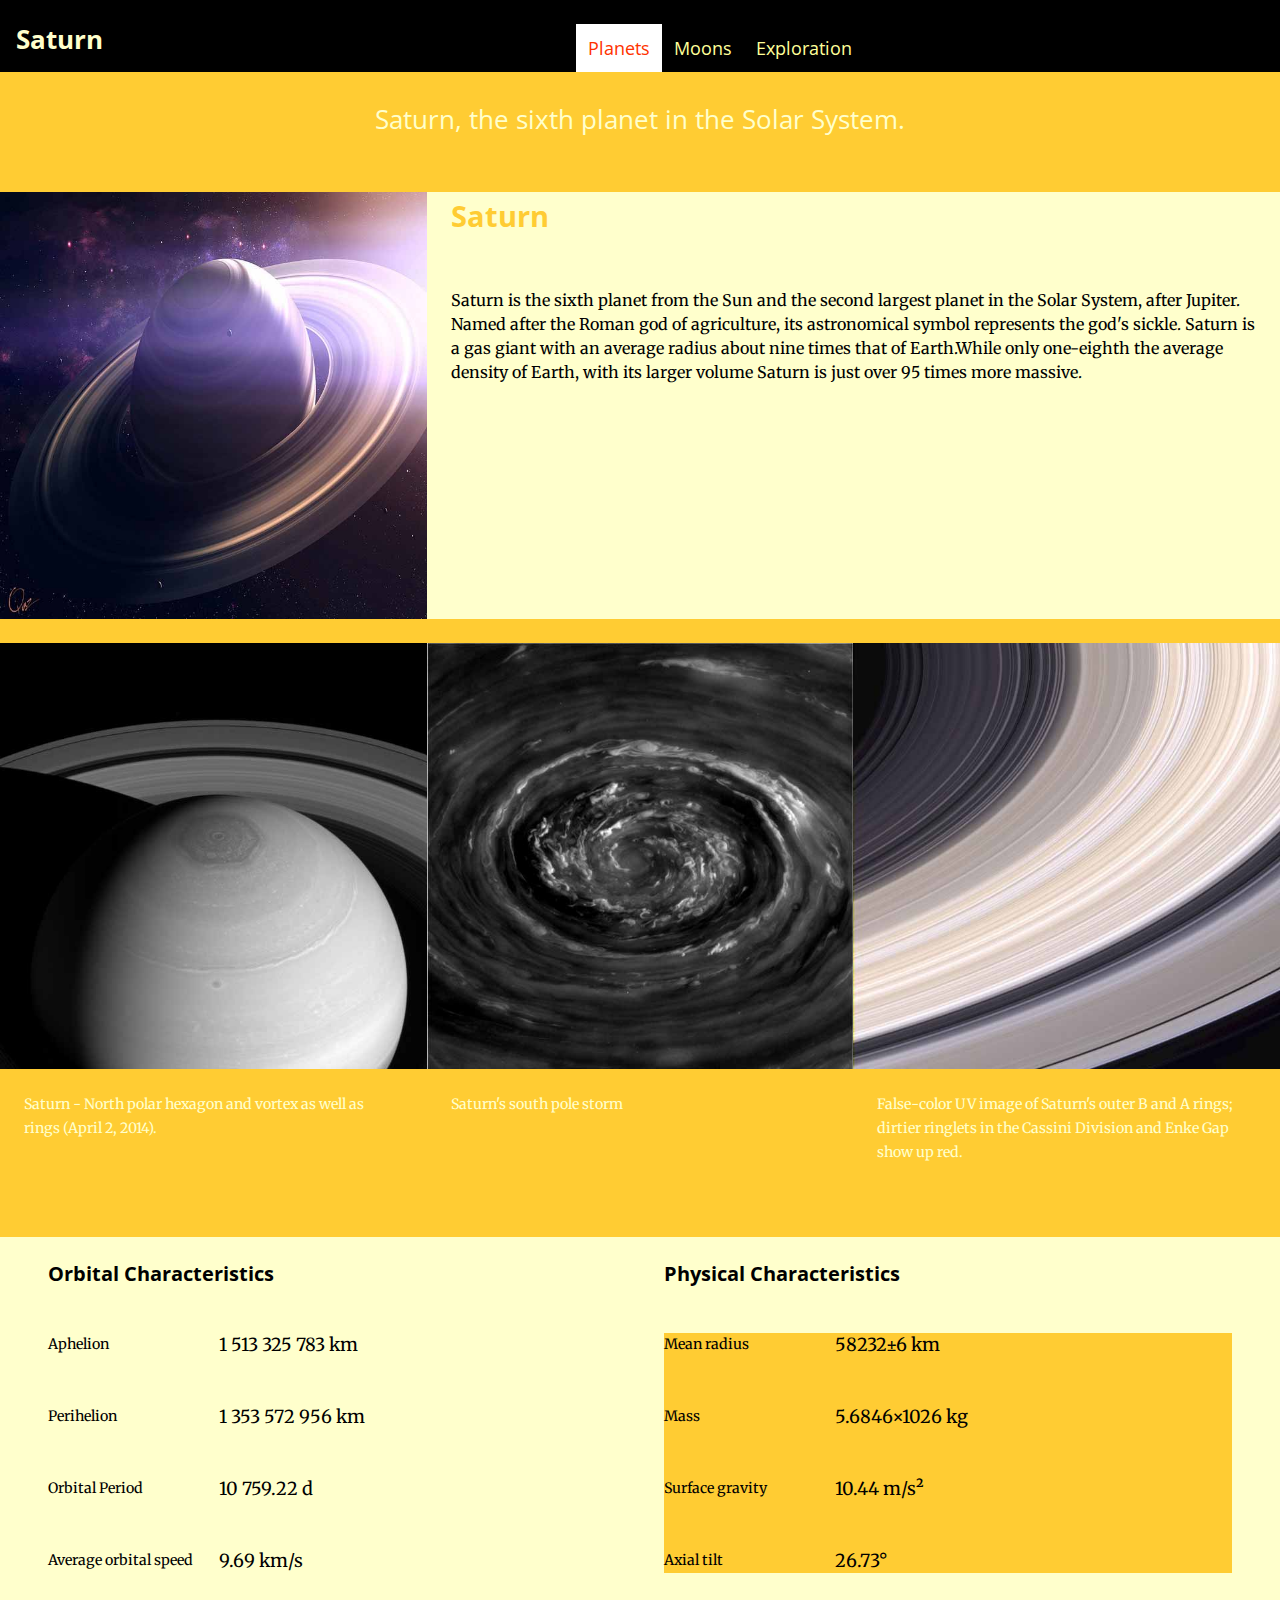
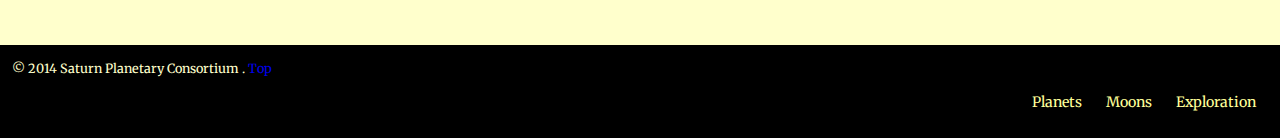
==== commit 0449b0cb: "fixed colours" ====
--- a/index.html
+++ b/index.html
@@ -42,7 +42,7 @@
     <div class="unit gutter unit-xs-1 unit-s-1 unit-m-1-2 unit-l-2-3">
         <h2 class="exa">Saturn</h2>
 
-        <p>Saturn is the sixth planet from the Sun and the second largest planet in the Solar System, after Jupiter. Named after the Roman god of agriculture, its astronomical symbol represents the god's sickle. Saturn is a gas giant with an average radius about nine times that of Earth.While only one-eighth the average density of Earth, with its larger volume Saturn is just over 95 times more massive.</p>
+        <p class="colouR">Saturn is the sixth planet from the Sun and the second largest planet in the Solar System, after Jupiter. Named after the Roman god of agriculture, its astronomical symbol represents the god's sickle. Saturn is a gas giant with an average radius about nine times that of Earth.While only one-eighth the average density of Earth, with its larger volume Saturn is just over 95 times more massive.</p>
     </div>
 </div>
 
@@ -69,9 +69,9 @@
     </div>
 </div>
 
-<div class="grid backcolor">
-    <div class="unit island unit-xs-1 unit-s-1 unit-m-1-2 unit-l-1-2">
-        <h2 class="giga">Orbital Characteristics</h2>
+<div class="grid gutter">
+    <div class="unit island gutter unit-xs-1 unit-s-1 unit-m-1-2 unit-l-1-2">
+        <h3 class="giga">Orbital Characteristics</h2>
     
             <dl class="datalist">
                 <dt class="milli">Aphelion</dt>
@@ -88,8 +88,8 @@
             </dl>
         </div>
         
-        <div class="unit island unit-xs-1 unit-s-1 unit-m-1-2 unit-l-1-2">
-         <h2 class="giga">Physical Characteristics</h2>
+        <div class="unit island gutter unit-xs-1 unit-s-1 unit-m-1-2 unit-l-1-2">
+         <h3 class="giga">Physical Characteristics</h2>
         
             <dl class="datalist backcolor">
                 <dt class="milli">Mean radius</dt>
--- a/css/main.css
+++ b/css/main.css
@@ -81,7 +81,7 @@
 .gutter {
     padding-left: 1em;
     padding-right: 1em;
-    background-color: #FFCC33;
+    background-color:  #FFFFCC;
 }
 
 figure {
@@ -118,6 +118,10 @@
     background-color: #FFCC33;
 }
 
+.colouR {
+    color: black;
+}
+
 .intro {
     background-color: #e2e2e2;
     overflow: hidden;
@@ -126,8 +130,8 @@
 
 h2 {
     text-decoration: none;
-    color: #FFFFCC;
-    background-color: #FFCC33;
+    color: #FFCC33;
+    background-color:  #FFFFCC;
 }
     
 .nav {
@@ -201,7 +205,7 @@
 input + label {
     display: inline-block;
     font-size: .8em;
-}
+}s
 
 button {
     font-size: 1em;
--- a/css/typography.css
+++ b/css/typography.css
@@ -22,7 +22,6 @@
 h1, .exa {
   font-size: 1.8020rem;
   line-height: 1.6648;
-    background-color: #000;
 }
 
 h2, .peta {
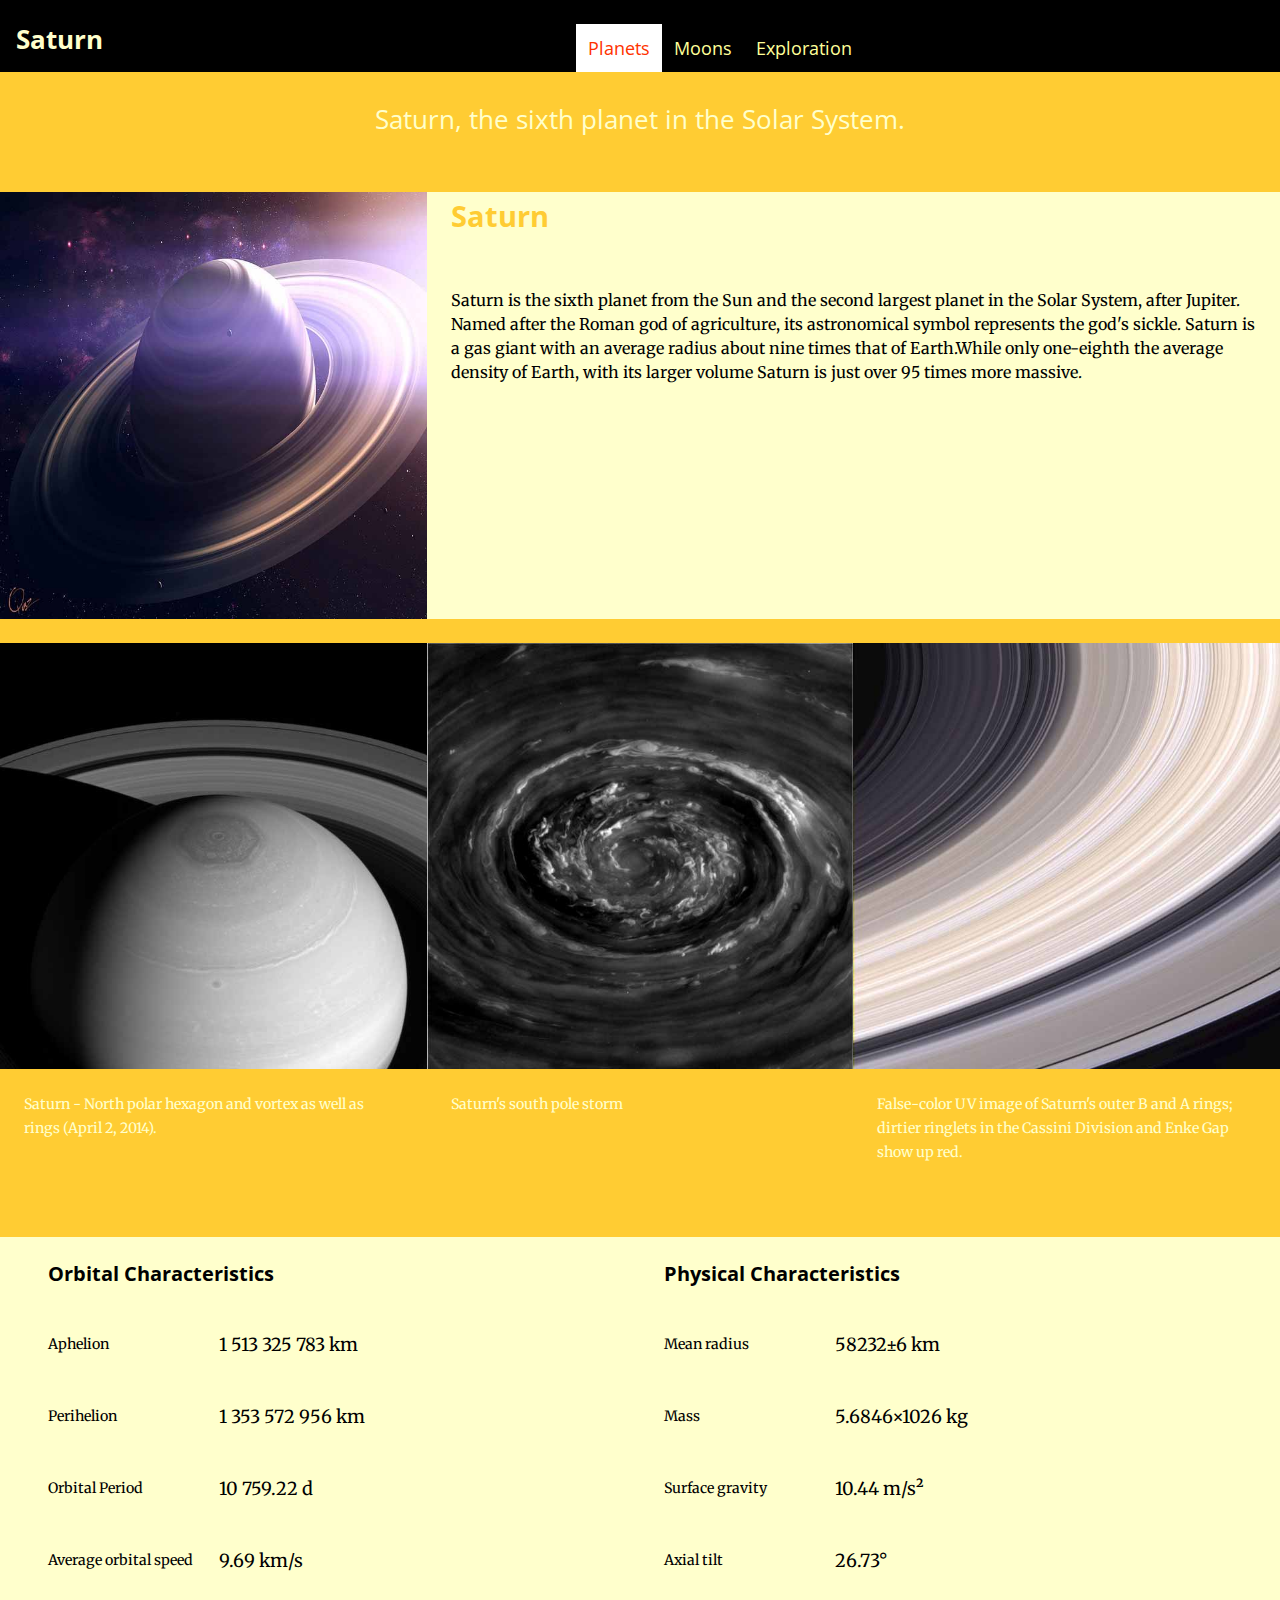
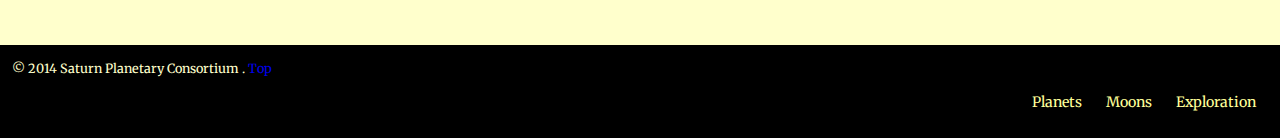
==== commit e249b185: "final" ====
--- a/index.html
+++ b/index.html
@@ -70,7 +70,7 @@
 </div>
 
 <div class="grid gutter">
-    <div class="unit island gutter unit-xs-1 unit-s-1 unit-m-1-2 unit-l-1-2">
+    <div class="unit island unit-xs-1 unit-s-1 unit-m-1-2 unit-l-1-2">
         <h3 class="giga">Orbital Characteristics</h2>
     
             <dl class="datalist">
@@ -88,10 +88,10 @@
             </dl>
         </div>
         
-        <div class="unit island gutter unit-xs-1 unit-s-1 unit-m-1-2 unit-l-1-2">
+        <div class="unit island unit-xs-1 unit-s-1 unit-m-1-2 unit-l-1-2">
          <h3 class="giga">Physical Characteristics</h2>
         
-            <dl class="datalist backcolor">
+            <dl class="datalist">
                 <dt class="milli">Mean radius</dt>
                 <dd class="mega">58232±6 km</dd>
 
